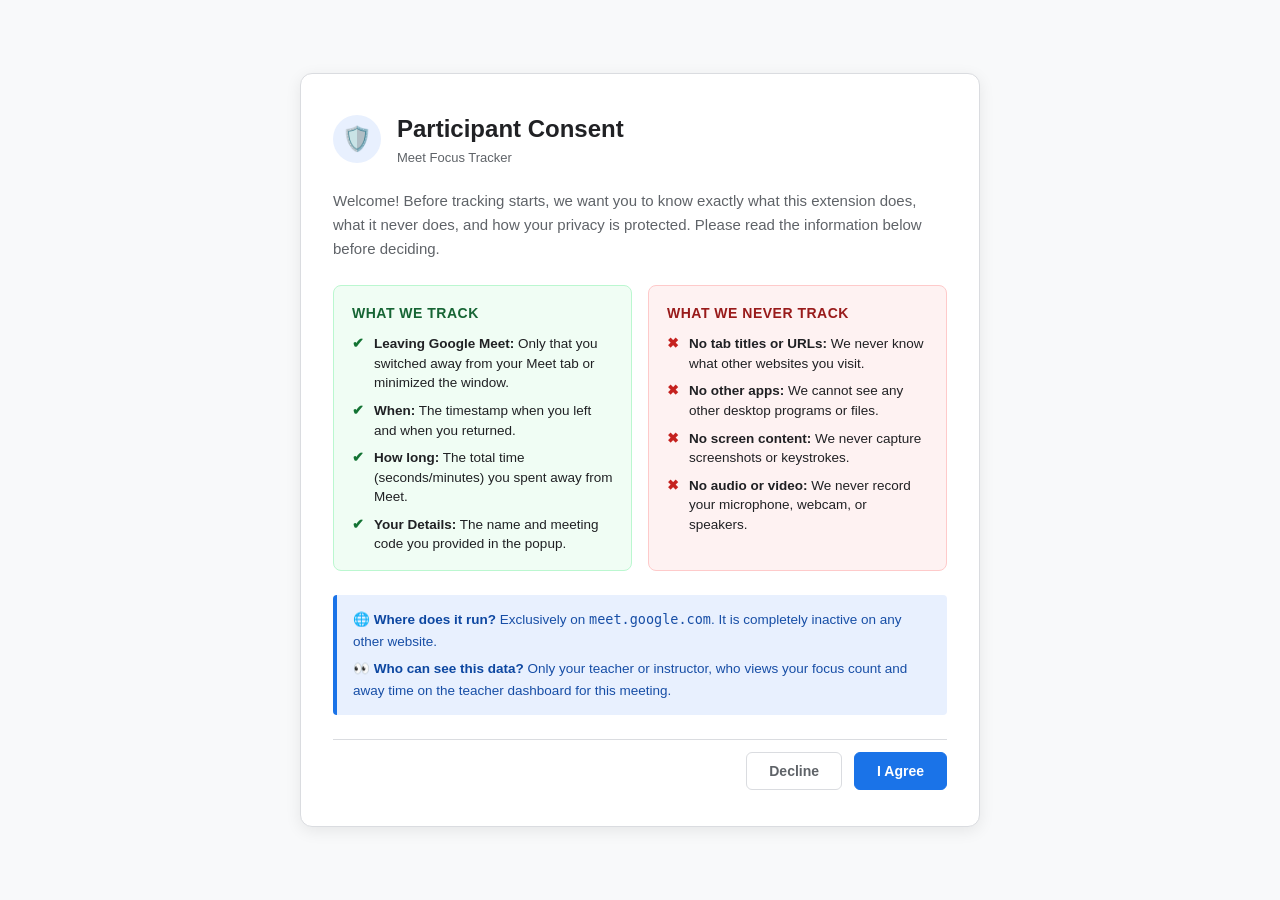
==== extension/consent.html @ 41a486d4 "Consent screen and test cases ready" ====
<!DOCTYPE html>
<html lang="en">
<head>
  <meta charset="UTF-8">
  <meta name="viewport" content="width=device-width, initial-scale=1.0">
  <title>Meet Focus Tracker - Participant Consent</title>
  <style>
    :root {
      --primary: #1a73e8;
      --primary-hover: #1557b0;
      --bg-color: #f8f9fa;
      --card-bg: #ffffff;
      --text-main: #202124;
      --text-secondary: #5f6368;
      --border: #dadce0;
      --success-bg: #e6f4ea;
      --success-border: #34a853;
      --success-text: #137333;
      --danger-bg: #fce8e6;
      --danger-border: #ea4335;
      --danger-text: #c5221f;
      --info-bg: #e8f0fe;
      --info-border: #1a73e8;
      --info-text: #174ea6;
    }

    * {
      box-sizing: border-box;
      margin: 0;
      padding: 0;
    }

    body {
      font-family: -apple-system, BlinkMacSystemFont, "Segoe UI", Roboto, Helvetica, Arial, sans-serif;
      background-color: var(--bg-color);
      color: var(--text-main);
      line-height: 1.6;
      padding: 32px 16px;
      display: flex;
      justify-content: center;
      align-items: center;
      min-height: 100vh;
    }

    .consent-card {
      background: var(--card-bg);
      max-width: 680px;
      width: 100%;
      border-radius: 12px;
      border: 1px solid var(--border);
      box-shadow: 0 4px 16px rgba(0, 0, 0, 0.08);
      padding: 36px 32px;
    }

    .header {
      display: flex;
      align-items: center;
      gap: 16px;
      margin-bottom: 20px;
    }

    .icon-badge {
      width: 48px;
      height: 48px;
      border-radius: 50%;
      background-color: var(--info-bg);
      color: var(--primary);
      display: flex;
      align-items: center;
      justify-content: center;
      font-size: 24px;
      flex-shrink: 0;
    }

    h1 {
      font-size: 24px;
      font-weight: 600;
      color: var(--text-main);
    }

    .lead-text {
      font-size: 15px;
      color: var(--text-secondary);
      margin-bottom: 24px;
    }

    .privacy-grid {
      display: grid;
      grid-template-columns: 1fr 1fr;
      gap: 16px;
      margin-bottom: 24px;
    }

    @media (max-width: 600px) {
      .privacy-grid {
        grid-template-columns: 1fr;
      }
    }

    .section-box {
      border-radius: 8px;
      padding: 16px 18px;
      font-size: 14px;
    }

    .section-box.tracked {
      background-color: #f0fdf4;
      border: 1px solid #bbf7d0;
    }

    .section-box.not-tracked {
      background-color: #fef2f2;
      border: 1px solid #fecaca;
    }

    .section-title {
      font-weight: 700;
      margin-bottom: 10px;
      display: flex;
      align-items: center;
      gap: 8px;
      font-size: 14px;
      text-transform: uppercase;
      letter-spacing: 0.5px;
    }

    .section-box.tracked .section-title {
      color: #166534;
    }

    .section-box.not-tracked .section-title {
      color: #991b1b;
    }

    ul.check-list {
      list-style: none;
    }

    ul.check-list li {
      margin-bottom: 8px;
      position: relative;
      padding-left: 22px;
      font-size: 13.5px;
      line-height: 1.45;
    }

    ul.check-list li:last-child {
      margin-bottom: 0;
    }

    .section-box.tracked ul.check-list li::before {
      content: "✔";
      position: absolute;
      left: 0;
      color: var(--success-text);
      font-weight: bold;
    }

    .section-box.not-tracked ul.check-list li::before {
      content: "✖";
      position: absolute;
      left: 0;
      color: var(--danger-text);
      font-weight: bold;
    }

    .info-callout {
      background-color: var(--info-bg);
      border-left: 4px solid var(--info-border);
      padding: 14px 16px;
      border-radius: 4px;
      margin-bottom: 24px;
      font-size: 13.5px;
      color: var(--info-text);
    }

    .info-callout p {
      margin-bottom: 6px;
    }

    .info-callout p:last-child {
      margin-bottom: 0;
    }

    .info-callout strong {
      color: #0d47a1;
    }

    .actions {
      display: flex;
      gap: 12px;
      justify-content: flex-end;
      align-items: center;
      padding-top: 12px;
      border-top: 1px solid var(--border);
    }

    button {
      font-family: inherit;
      font-size: 14px;
      font-weight: 600;
      padding: 10px 22px;
      border-radius: 6px;
      cursor: pointer;
      transition: background-color 0.2s, border-color 0.2s;
    }

    .btn-agree {
      background-color: var(--primary);
      color: #ffffff;
      border: 1px solid var(--primary);
    }

    .btn-agree:hover {
      background-color: var(--primary-hover);
      border-color: var(--primary-hover);
    }

    .btn-decline {
      background-color: transparent;
      color: var(--text-secondary);
      border: 1px solid var(--border);
    }

    .btn-decline:hover {
      background-color: #f1f3f4;
      color: var(--text-main);
    }

    .status-banner {
      display: none;
      margin-top: 20px;
      padding: 12px 16px;
      border-radius: 6px;
      font-size: 14px;
      font-weight: 500;
      text-align: center;
    }

    .status-banner.success {
      background-color: var(--success-bg);
      border: 1px solid var(--success-border);
      color: var(--success-text);
    }

    .status-banner.warning {
      background-color: var(--danger-bg);
      border: 1px solid var(--danger-border);
      color: var(--danger-text);
    }
  </style>
</head>
<body>
  <div class="consent-card">
    <div class="header">
      <div class="icon-badge">🛡️</div>
      <div>
        <h1>Participant Consent</h1>
        <p style="font-size: 13px; color: var(--text-secondary);">Meet Focus Tracker</p>
      </div>
    </div>

    <p class="lead-text">
      Welcome! Before tracking starts, we want you to know exactly what this extension does, what it never does, and how your privacy is protected. Please read the information below before deciding.
    </p>

    <div class="privacy-grid">
      <!-- What is Tracked -->
      <div class="section-box tracked">
        <div class="section-title">
          <span>What We Track</span>
        </div>
        <ul class="check-list">
          <li><strong>Leaving Google Meet:</strong> Only that you switched away from your Meet tab or minimized the window.</li>
          <li><strong>When:</strong> The timestamp when you left and when you returned.</li>
          <li><strong>How long:</strong> The total time (seconds/minutes) you spent away from Meet.</li>
          <li><strong>Your Details:</strong> The name and meeting code you provided in the popup.</li>
        </ul>
      </div>

      <!-- What is NOT Tracked -->
      <div class="section-box not-tracked">
        <div class="section-title">
          <span>What We NEVER Track</span>
        </div>
        <ul class="check-list">
          <li><strong>No tab titles or URLs:</strong> We never know what other websites you visit.</li>
          <li><strong>No other apps:</strong> We cannot see any other desktop programs or files.</li>
          <li><strong>No screen content:</strong> We never capture screenshots or keystrokes.</li>
          <li><strong>No audio or video:</strong> We never record your microphone, webcam, or speakers.</li>
        </ul>
      </div>
    </div>

    <div class="info-callout">
      <p><strong>🌐 Where does it run?</strong> Exclusively on <code>meet.google.com</code>. It is completely inactive on any other website.</p>
      <p><strong>👀 Who can see this data?</strong> Only your teacher or instructor, who views your focus count and away time on the teacher dashboard for this meeting.</p>
    </div>

    <div class="actions">
      <button id="decline-btn" class="btn-decline" type="button">Decline</button>
      <button id="agree-btn" class="btn-agree" type="button">I Agree</button>
    </div>

    <div id="status-message" class="status-banner" role="status" aria-live="polite"></div>
  </div>

  <script src="consent.js"></script>
</body>
</html>
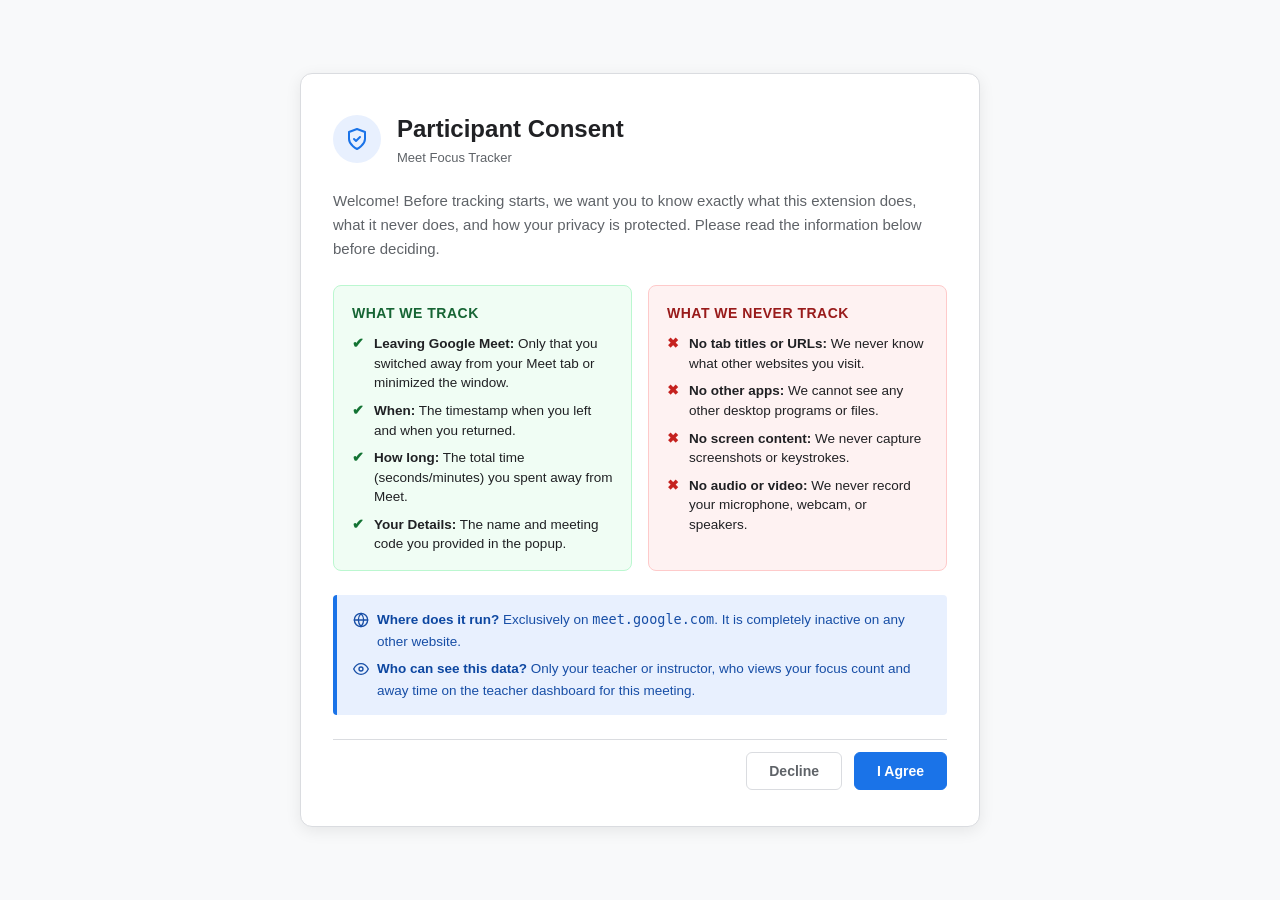
==== commit d2089743: "style: replace emojis with modern SVG icons and add vector favicons" ====
--- a/extension/consent.html
+++ b/extension/consent.html
@@ -4,6 +4,7 @@
   <meta charset="UTF-8">
   <meta name="viewport" content="width=device-width, initial-scale=1.0">
   <title>Meet Focus Tracker - Participant Consent</title>
+  <link rel="icon" type="image/svg+xml" href="favicon.svg">
   <style>
     :root {
       --primary: #1a73e8;
@@ -253,7 +254,12 @@
 <body>
   <div class="consent-card">
     <div class="header">
-      <div class="icon-badge">🛡️</div>
+      <div class="icon-badge">
+        <svg width="24" height="24" viewBox="0 0 24 24" fill="none" stroke="currentColor" stroke-width="2" stroke-linecap="round" stroke-linejoin="round">
+          <path d="M12 22s8-4 8-10V5l-8-3-8 3v7c0 6 8 10 8 10z"></path>
+          <polyline points="9 12 11 14 15 10"></polyline>
+        </svg>
+      </div>
       <div>
         <h1>Participant Consent</h1>
         <p style="font-size: 13px; color: var(--text-secondary);">Meet Focus Tracker</p>
@@ -293,8 +299,21 @@
     </div>
 
     <div class="info-callout">
-      <p><strong>🌐 Where does it run?</strong> Exclusively on <code>meet.google.com</code>. It is completely inactive on any other website.</p>
-      <p><strong>👀 Who can see this data?</strong> Only your teacher or instructor, who views your focus count and away time on the teacher dashboard for this meeting.</p>
+      <p style="display: flex; align-items: flex-start; gap: 8px;">
+        <svg width="16" height="16" viewBox="0 0 24 24" fill="none" stroke="currentColor" stroke-width="2" stroke-linecap="round" stroke-linejoin="round" style="flex-shrink: 0; margin-top: 3px;">
+          <circle cx="12" cy="12" r="10"></circle>
+          <line x1="2" y1="12" x2="22" y2="12"></line>
+          <path d="M12 2a15.3 15.3 0 0 1 4 10 15.3 15.3 0 0 1-4 10 15.3 15.3 0 0 1-4-10 15.3 15.3 0 0 1 4-10z"></path>
+        </svg>
+        <span><strong>Where does it run?</strong> Exclusively on <code>meet.google.com</code>. It is completely inactive on any other website.</span>
+      </p>
+      <p style="display: flex; align-items: flex-start; gap: 8px;">
+        <svg width="16" height="16" viewBox="0 0 24 24" fill="none" stroke="currentColor" stroke-width="2" stroke-linecap="round" stroke-linejoin="round" style="flex-shrink: 0; margin-top: 3px;">
+          <path d="M1 12s4-8 11-8 11 8 11 8-4 8-11 8-11-8-11-8z"></path>
+          <circle cx="12" cy="12" r="3"></circle>
+        </svg>
+        <span><strong>Who can see this data?</strong> Only your teacher or instructor, who views your focus count and away time on the teacher dashboard for this meeting.</span>
+      </p>
     </div>
 
     <div class="actions">
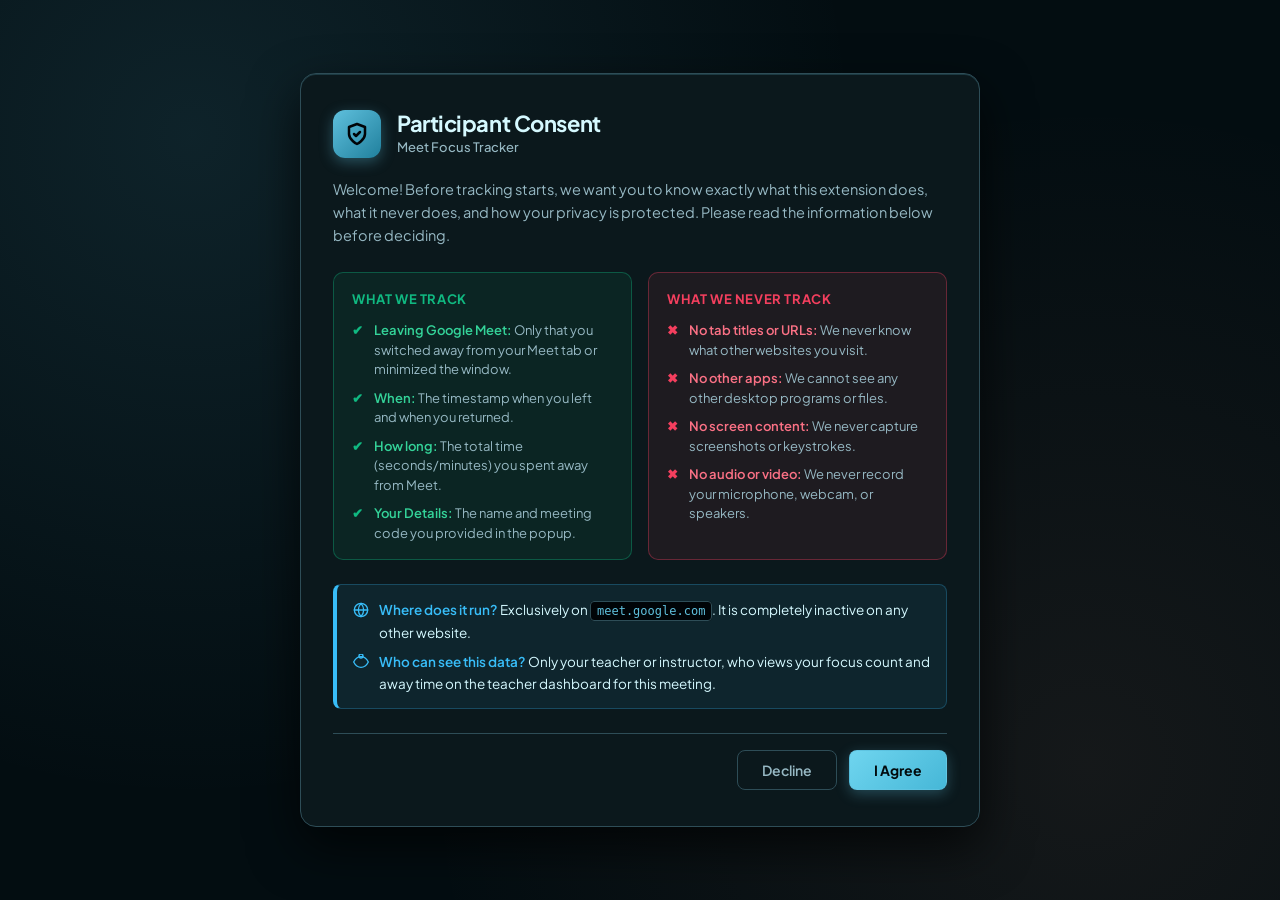
==== commit 2bc0b69d: "FrontEnd + Changed some features like summary of currently away and disconnected student" ====
--- a/extension/consent.html
+++ b/extension/consent.html
@@ -5,24 +5,26 @@
   <meta name="viewport" content="width=device-width, initial-scale=1.0">
   <title>Meet Focus Tracker - Participant Consent</title>
   <link rel="icon" type="image/svg+xml" href="favicon.svg">
+  <!-- Google Fonts: Plus Jakarta Sans & JetBrains Mono -->
+  <link rel="preconnect" href="https://fonts.googleapis.com">
+  <link rel="preconnect" href="https://fonts.gstatic.com" crossorigin>
+  <link href="https://fonts.googleapis.com/css2?family=Plus+Jakarta+Sans:wght@400;500;600;700;800&family=JetBrains+Mono:wght@500;700&display=swap" rel="stylesheet">
   <style>
     :root {
-      --primary: #1a73e8;
-      --primary-hover: #1557b0;
-      --bg-color: #f8f9fa;
-      --card-bg: #ffffff;
-      --text-main: #202124;
-      --text-secondary: #5f6368;
-      --border: #dadce0;
-      --success-bg: #e6f4ea;
-      --success-border: #34a853;
-      --success-text: #137333;
-      --danger-bg: #fce8e6;
-      --danger-border: #ea4335;
-      --danger-text: #c5221f;
-      --info-bg: #e8f0fe;
-      --info-border: #1a73e8;
-      --info-text: #174ea6;
+      --bg-dark: #000407;
+      --bg-primary: #030d11;
+      --bg-surface: #0b181c;
+      --bg-surface-hover: #10242b;
+      --border-subtle: #2e4d57;
+      --border-focus: #5fc0dd;
+      --text-main: #d5f9ff;
+      --text-muted: #96b8c3;
+      --accent-primary: #5fc0dd;
+      --accent-coral: #fb923c;
+      --status-active: #10b981;
+      --status-idle: #f59e0b;
+      --status-away: #f43f5e;
+      --status-switch: #38bdf8;
     }
 
     * {
@@ -32,24 +34,27 @@
     }
 
     body {
-      font-family: -apple-system, BlinkMacSystemFont, "Segoe UI", Roboto, Helvetica, Arial, sans-serif;
-      background-color: var(--bg-color);
+      font-family: 'Plus Jakarta Sans', -apple-system, BlinkMacSystemFont, "Segoe UI", Roboto, Helvetica, Arial, sans-serif;
+      background: radial-gradient(circle at 15% 15%, rgba(95, 192, 221, 0.12) 0%, transparent 50%),
+                  radial-gradient(circle at 85% 85%, rgba(232, 155, 128, 0.08) 0%, transparent 50%),
+                  var(--bg-primary);
       color: var(--text-main);
       line-height: 1.6;
-      padding: 32px 16px;
+      padding: 40px 20px;
       display: flex;
       justify-content: center;
       align-items: center;
       min-height: 100vh;
+      -webkit-font-smoothing: antialiased;
     }
 
     .consent-card {
-      background: var(--card-bg);
+      background: var(--bg-surface);
       max-width: 680px;
       width: 100%;
-      border-radius: 12px;
-      border: 1px solid var(--border);
-      box-shadow: 0 4px 16px rgba(0, 0, 0, 0.08);
+      border-radius: 16px;
+      border: 1px solid var(--border-subtle);
+      box-shadow: 0 20px 50px rgba(0, 0, 0, 0.7), inset 0 1px 0 rgba(95, 192, 221, 0.2);
       padding: 36px 32px;
     }
 
@@ -63,26 +68,35 @@
     .icon-badge {
       width: 48px;
       height: 48px;
-      border-radius: 50%;
-      background-color: var(--info-bg);
-      color: var(--primary);
+      border-radius: 12px;
+      background: linear-gradient(135deg, #5fc0dd 0%, #20809d 100%);
+      color: #000407;
       display: flex;
       align-items: center;
       justify-content: center;
-      font-size: 24px;
       flex-shrink: 0;
+      box-shadow: 0 4px 14px rgba(95, 192, 221, 0.35);
     }
 
     h1 {
-      font-size: 24px;
-      font-weight: 600;
+      font-size: 22px;
+      font-weight: 700;
       color: var(--text-main);
+      letter-spacing: -0.02em;
+      line-height: 1.25;
+    }
+
+    .subtitle {
+      font-size: 13px;
+      color: var(--text-muted);
+      font-weight: 500;
     }
 
     .lead-text {
-      font-size: 15px;
-      color: var(--text-secondary);
+      font-size: 14.5px;
+      color: var(--text-muted);
       margin-bottom: 24px;
+      line-height: 1.6;
     }
 
     .privacy-grid {
@@ -96,41 +110,44 @@
       .privacy-grid {
         grid-template-columns: 1fr;
       }
+      .consent-card {
+        padding: 24px 20px;
+      }
     }
 
     .section-box {
-      border-radius: 8px;
+      border-radius: 10px;
       padding: 16px 18px;
-      font-size: 14px;
+      font-size: 13.5px;
     }
 
     .section-box.tracked {
-      background-color: #f0fdf4;
-      border: 1px solid #bbf7d0;
+      background-color: rgba(16, 185, 129, 0.08);
+      border: 1px solid rgba(16, 185, 129, 0.35);
     }
 
     .section-box.not-tracked {
-      background-color: #fef2f2;
-      border: 1px solid #fecaca;
+      background-color: rgba(244, 63, 94, 0.08);
+      border: 1px solid rgba(244, 63, 94, 0.35);
     }
 
     .section-title {
       font-weight: 700;
-      margin-bottom: 10px;
+      margin-bottom: 12px;
       display: flex;
       align-items: center;
       gap: 8px;
-      font-size: 14px;
+      font-size: 13px;
       text-transform: uppercase;
-      letter-spacing: 0.5px;
+      letter-spacing: 0.6px;
     }
 
     .section-box.tracked .section-title {
-      color: #166534;
+      color: #10b981;
     }
 
     .section-box.not-tracked .section-title {
-      color: #991b1b;
+      color: #f43f5e;
     }
 
     ul.check-list {
@@ -138,11 +155,12 @@
     }
 
     ul.check-list li {
-      margin-bottom: 8px;
+      margin-bottom: 9px;
       position: relative;
       padding-left: 22px;
-      font-size: 13.5px;
-      line-height: 1.45;
+      font-size: 13px;
+      line-height: 1.5;
+      color: var(--text-muted);
     }
 
     ul.check-list li:last-child {
@@ -153,30 +171,44 @@
       content: "✔";
       position: absolute;
       left: 0;
-      color: var(--success-text);
+      color: #10b981;
       font-weight: bold;
+    }
+
+    .section-box.tracked strong {
+      color: #34d399;
+      font-weight: 600;
     }
 
     .section-box.not-tracked ul.check-list li::before {
       content: "✖";
       position: absolute;
       left: 0;
-      color: var(--danger-text);
+      color: #f43f5e;
       font-weight: bold;
     }
 
+    .section-box.not-tracked strong {
+      color: #fb7185;
+      font-weight: 600;
+    }
+
     .info-callout {
-      background-color: var(--info-bg);
-      border-left: 4px solid var(--info-border);
+      background-color: rgba(56, 189, 248, 0.08);
+      border: 1px solid rgba(56, 189, 248, 0.25);
+      border-left: 4px solid #38bdf8;
       padding: 14px 16px;
-      border-radius: 4px;
+      border-radius: 8px;
       margin-bottom: 24px;
       font-size: 13.5px;
-      color: var(--info-text);
+      color: var(--text-main);
     }
 
     .info-callout p {
-      margin-bottom: 6px;
+      margin-bottom: 8px;
+      display: flex;
+      align-items: flex-start;
+      gap: 10px;
     }
 
     .info-callout p:last-child {
@@ -184,7 +216,24 @@
     }
 
     .info-callout strong {
-      color: #0d47a1;
+      color: #38bdf8;
+      font-weight: 600;
+    }
+
+    .info-callout svg {
+      color: #38bdf8;
+      flex-shrink: 0;
+      margin-top: 3px;
+    }
+
+    .info-callout code {
+      font-family: 'JetBrains Mono', monospace;
+      font-size: 12px;
+      background: var(--bg-dark);
+      border: 1px solid var(--border-subtle);
+      color: var(--accent-primary);
+      padding: 2px 6px;
+      border-radius: 4px;
     }
 
     .actions {
@@ -192,62 +241,88 @@
       gap: 12px;
       justify-content: flex-end;
       align-items: center;
-      padding-top: 12px;
-      border-top: 1px solid var(--border);
+      padding-top: 16px;
+      border-top: 1px solid var(--border-subtle);
     }
 
     button {
       font-family: inherit;
       font-size: 14px;
       font-weight: 600;
-      padding: 10px 22px;
-      border-radius: 6px;
+      padding: 10px 24px;
+      border-radius: 8px;
       cursor: pointer;
-      transition: background-color 0.2s, border-color 0.2s;
+      transition: all 0.2s cubic-bezier(0.4, 0, 0.2, 1);
     }
 
     .btn-agree {
-      background-color: var(--primary);
+      background: linear-gradient(135deg, #6fd5ef 0%, #46b7d7 100%);
+      color: #020b0e;
+      border: 1px solid rgba(95, 192, 221, 0.5);
+      box-shadow: 0 4px 14px rgba(95, 192, 221, 0.3);
+      font-weight: 700;
+    }
+
+    .btn-agree:hover {
+      background: linear-gradient(135deg, #8fe0f5 0%, #5fc0dd 100%);
+      box-shadow: 0 6px 18px rgba(95, 192, 221, 0.45);
+      transform: translateY(-1px);
+    }
+
+    .btn-agree:active {
+      transform: translateY(0);
+    }
+
+    .btn-agree.agreed {
+      background: linear-gradient(135deg, #10b981 0%, #059669 100%);
+      border-color: #10b981;
       color: #ffffff;
-      border: 1px solid var(--primary);
-    }
-
-    .btn-agree:hover {
-      background-color: var(--primary-hover);
-      border-color: var(--primary-hover);
+      box-shadow: 0 4px 14px rgba(16, 185, 129, 0.35);
+    }
+
+    .btn-agree.agreed:hover {
+      background: linear-gradient(135deg, #34d399 0%, #10b981 100%);
+      box-shadow: 0 6px 18px rgba(16, 185, 129, 0.45);
     }
 
     .btn-decline {
-      background-color: transparent;
-      color: var(--text-secondary);
-      border: 1px solid var(--border);
+      background: transparent;
+      color: var(--text-muted);
+      border: 1px solid var(--border-subtle);
     }
 
     .btn-decline:hover {
-      background-color: #f1f3f4;
+      background: rgba(46, 77, 87, 0.25);
+      border-color: var(--accent-primary);
       color: var(--text-main);
+      transform: translateY(-1px);
+    }
+
+    .btn-decline:active {
+      transform: translateY(0);
     }
 
     .status-banner {
       display: none;
       margin-top: 20px;
       padding: 12px 16px;
-      border-radius: 6px;
+      border-radius: 8px;
       font-size: 14px;
-      font-weight: 500;
+      font-weight: 600;
       text-align: center;
+      transition: all 0.2s ease;
     }
 
     .status-banner.success {
-      background-color: var(--success-bg);
-      border: 1px solid var(--success-border);
-      color: var(--success-text);
+      background-color: rgba(16, 185, 129, 0.12);
+      border: 1px solid rgba(16, 185, 129, 0.4);
+      color: #34d399;
     }
 
     .status-banner.warning {
-      background-color: var(--danger-bg);
-      border: 1px solid var(--danger-border);
-      color: var(--danger-text);
+      background-color: rgba(244, 63, 94, 0.12);
+      border: 1px solid rgba(244, 63, 94, 0.4);
+      color: #fb7185;
     }
   </style>
 </head>
@@ -255,14 +330,14 @@
   <div class="consent-card">
     <div class="header">
       <div class="icon-badge">
-        <svg width="24" height="24" viewBox="0 0 24 24" fill="none" stroke="currentColor" stroke-width="2" stroke-linecap="round" stroke-linejoin="round">
+        <svg width="24" height="24" viewBox="0 0 24 24" fill="none" stroke="currentColor" stroke-width="2.5" stroke-linecap="round" stroke-linejoin="round">
           <path d="M12 22s8-4 8-10V5l-8-3-8 3v7c0 6 8 10 8 10z"></path>
           <polyline points="9 12 11 14 15 10"></polyline>
         </svg>
       </div>
       <div>
         <h1>Participant Consent</h1>
-        <p style="font-size: 13px; color: var(--text-secondary);">Meet Focus Tracker</p>
+        <p class="subtitle">Meet Focus Tracker</p>
       </div>
     </div>
 
@@ -299,18 +374,18 @@
     </div>
 
     <div class="info-callout">
-      <p style="display: flex; align-items: flex-start; gap: 8px;">
-        <svg width="16" height="16" viewBox="0 0 24 24" fill="none" stroke="currentColor" stroke-width="2" stroke-linecap="round" stroke-linejoin="round" style="flex-shrink: 0; margin-top: 3px;">
+      <p>
+        <svg width="16" height="16" viewBox="0 0 24 24" fill="none" stroke="currentColor" stroke-width="2" stroke-linecap="round" stroke-linejoin="round">
           <circle cx="12" cy="12" r="10"></circle>
           <line x1="2" y1="12" x2="22" y2="12"></line>
           <path d="M12 2a15.3 15.3 0 0 1 4 10 15.3 15.3 0 0 1-4 10 15.3 15.3 0 0 1-4-10 15.3 15.3 0 0 1 4-10z"></path>
         </svg>
         <span><strong>Where does it run?</strong> Exclusively on <code>meet.google.com</code>. It is completely inactive on any other website.</span>
       </p>
-      <p style="display: flex; align-items: flex-start; gap: 8px;">
-        <svg width="16" height="16" viewBox="0 0 24 24" fill="none" stroke="currentColor" stroke-width="2" stroke-linecap="round" stroke-linejoin="round" style="flex-shrink: 0; margin-top: 3px;">
+      <p>
+        <svg width="16" height="16" viewBox="0 0 24 24" fill="none" stroke="currentColor" stroke-width="2" stroke-linecap="round" stroke-linejoin="round">
           <path d="M1 12s4-8 11-8 11 8 11 8-4 8-11 8-11-8-11-8z"></path>
-          <circle cx="12" cy="12" r="3"></circle>
+          <circle cx="12" cy="3" r="3"></circle>
         </svg>
         <span><strong>Who can see this data?</strong> Only your teacher or instructor, who views your focus count and away time on the teacher dashboard for this meeting.</span>
       </p>
@@ -326,4 +401,4 @@
 
   <script src="consent.js"></script>
 </body>
-</html>
+</html>
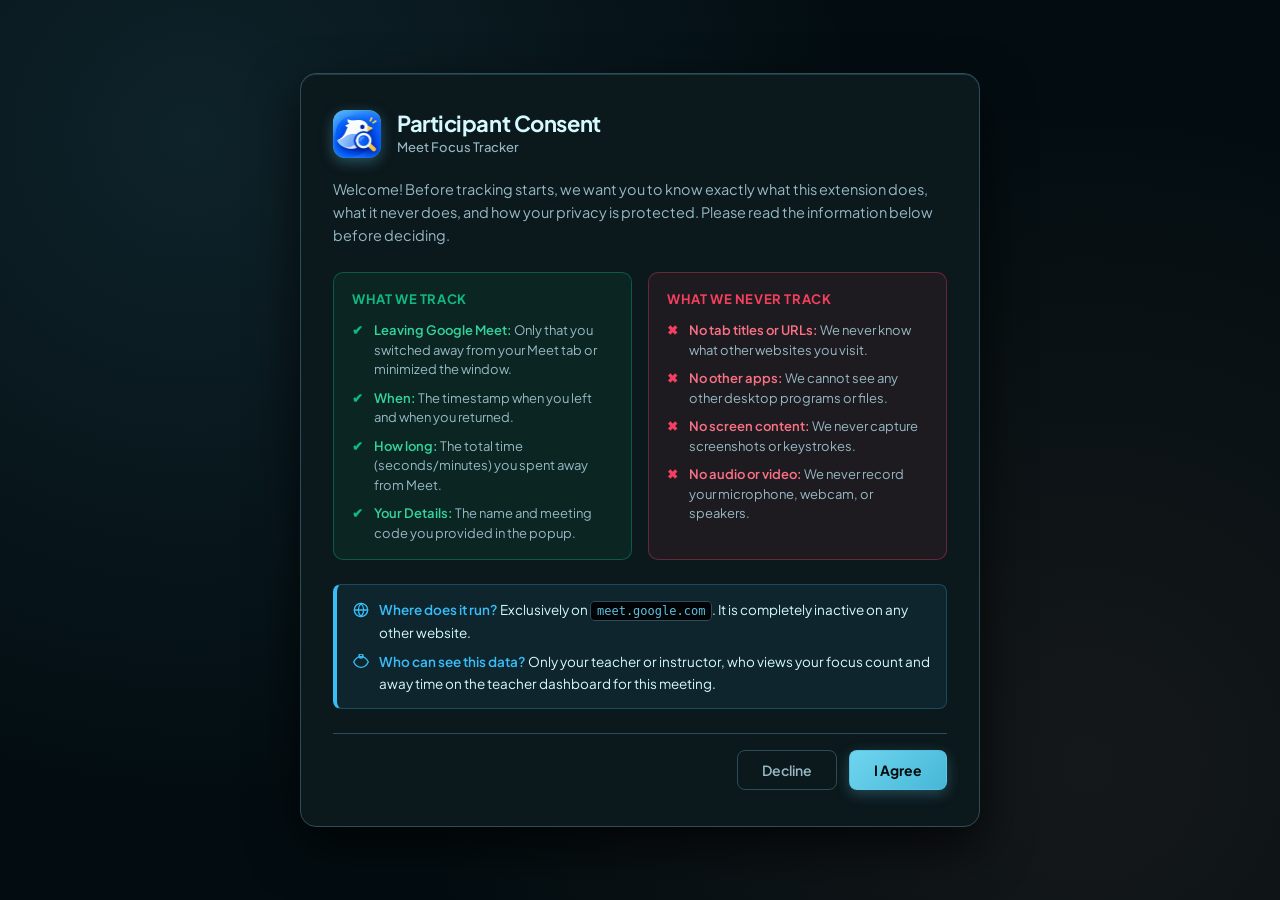
==== commit db6e6308: "feat(branding): use custom logo across dashboard and extension" ====
--- a/extension/consent.html
+++ b/extension/consent.html
@@ -4,7 +4,7 @@
   <meta charset="UTF-8">
   <meta name="viewport" content="width=device-width, initial-scale=1.0">
   <title>Meet Focus Tracker - Participant Consent</title>
-  <link rel="icon" type="image/svg+xml" href="favicon.svg">
+  <link rel="icon" type="image/png" href="icon.png">
   <!-- Google Fonts: Plus Jakarta Sans & JetBrains Mono -->
   <link rel="preconnect" href="https://fonts.googleapis.com">
   <link rel="preconnect" href="https://fonts.gstatic.com" crossorigin>
@@ -70,12 +70,19 @@
       height: 48px;
       border-radius: 12px;
       background: linear-gradient(135deg, #5fc0dd 0%, #20809d 100%);
-      color: #000407;
       display: flex;
       align-items: center;
       justify-content: center;
       flex-shrink: 0;
       box-shadow: 0 4px 14px rgba(95, 192, 221, 0.35);
+      overflow: hidden;
+    }
+
+    .icon-badge img {
+      width: 100%;
+      height: 100%;
+      object-fit: cover;
+      display: block;
     }
 
     h1 {
@@ -329,11 +336,8 @@
 <body>
   <div class="consent-card">
     <div class="header">
-      <div class="icon-badge">
-        <svg width="24" height="24" viewBox="0 0 24 24" fill="none" stroke="currentColor" stroke-width="2.5" stroke-linecap="round" stroke-linejoin="round">
-          <path d="M12 22s8-4 8-10V5l-8-3-8 3v7c0 6 8 10 8 10z"></path>
-          <polyline points="9 12 11 14 15 10"></polyline>
-        </svg>
+      <div class="icon-badge" aria-label="Meet Focus Tracker logo">
+        <img src="icon.png" alt="Meet Focus Tracker logo">
       </div>
       <div>
         <h1>Participant Consent</h1>
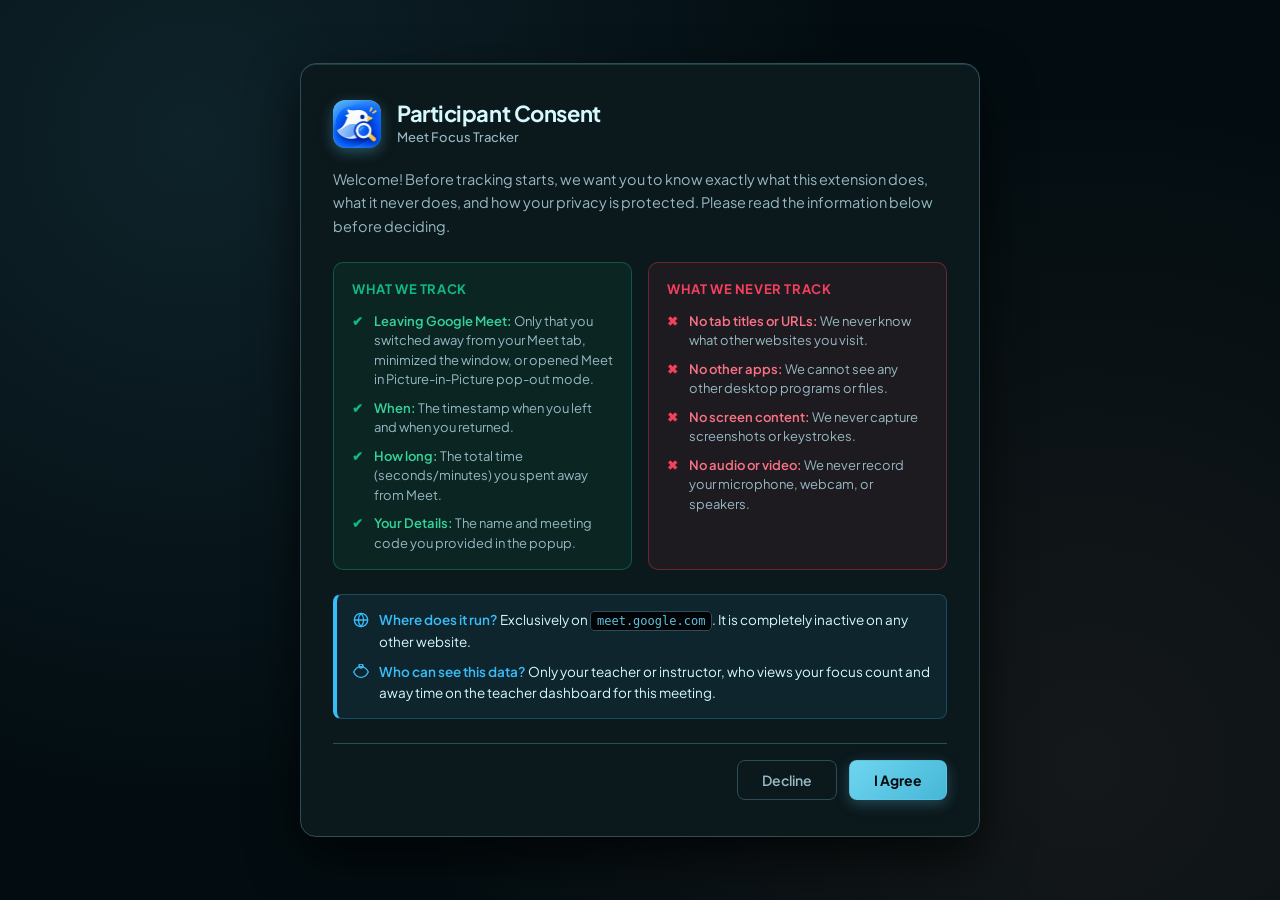
==== commit 0ebbb496: "fix(extension): count Meet picture-in-picture sessions" ====
--- a/extension/consent.html
+++ b/extension/consent.html
@@ -356,7 +356,7 @@
           <span>What We Track</span>
         </div>
         <ul class="check-list">
-          <li><strong>Leaving Google Meet:</strong> Only that you switched away from your Meet tab or minimized the window.</li>
+          <li><strong>Leaving Google Meet:</strong> Only that you switched away from your Meet tab, minimized the window, or opened Meet in Picture-in-Picture pop-out mode.</li>
           <li><strong>When:</strong> The timestamp when you left and when you returned.</li>
           <li><strong>How long:</strong> The total time (seconds/minutes) you spent away from Meet.</li>
           <li><strong>Your Details:</strong> The name and meeting code you provided in the popup.</li>
